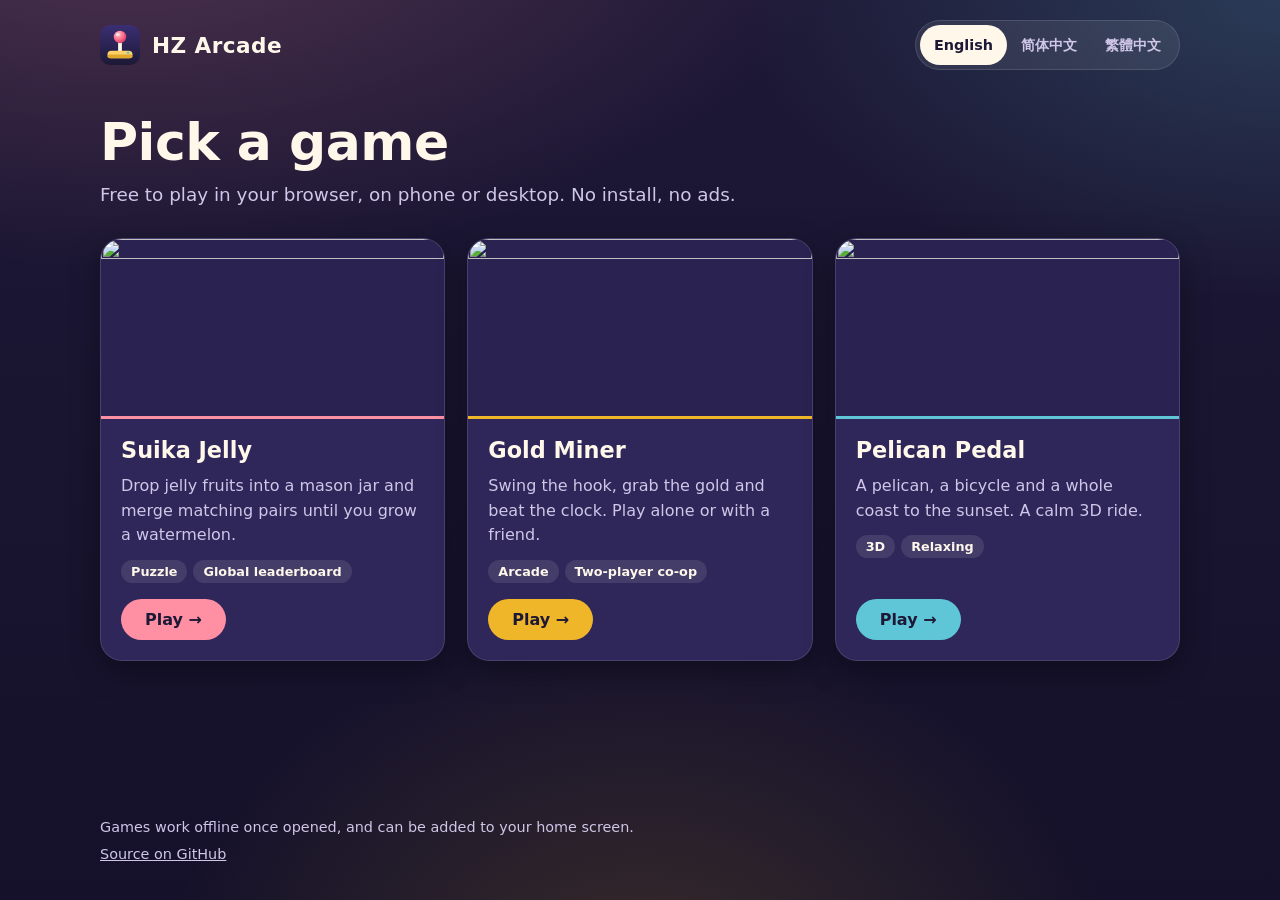
==== index.html @ fad1340c "Catalog page for arcade.hz.ax Lists Suika Jelly, Gold Miner and Pelican Pedal in English, Simplified" ====
<!doctype html>
<html lang="en">
  <head>
    <meta charset="utf-8" />
    <meta name="viewport" content="width=device-width, initial-scale=1, viewport-fit=cover" />
    <meta name="theme-color" content="#1d1836" />
    <meta name="color-scheme" content="dark" />
    <title>HZ Arcade · 小游戏厅</title>
    <meta name="description" content="Free browser games for phone and desktop: Suika Jelly, Gold Miner and Pelican Pedal. No install, no ads. English · 简体中文 · 繁體中文." />
    <link rel="canonical" href="https://arcade.hz.ax/" />
    <link rel="icon" href="/favicon.svg" type="image/svg+xml" />
    <link rel="apple-touch-icon" href="/apple-touch-icon.png" />

    <meta property="og:type" content="website" />
    <meta property="og:site_name" content="HZ Arcade" />
    <meta property="og:title" content="HZ Arcade" />
    <meta property="og:description" content="Free browser games for phone and desktop. No install, no ads." />
    <meta property="og:url" content="https://arcade.hz.ax/" />
    <meta property="og:image" content="https://arcade.hz.ax/cover.png" />
    <meta property="og:image:secure_url" content="https://arcade.hz.ax/cover.png" />
    <meta property="og:image:type" content="image/png" />
    <meta property="og:image:width" content="1200" />
    <meta property="og:image:height" content="630" />
    <meta property="og:image:alt" content="HZ Arcade: Suika Jelly, Gold Miner and Pelican Pedal" />
    <meta property="og:locale" content="en_US" />
    <meta property="og:locale:alternate" content="zh_CN" />
    <meta property="og:locale:alternate" content="zh_TW" />
    <meta name="twitter:card" content="summary_large_image" />
    <meta name="twitter:title" content="HZ Arcade" />
    <meta name="twitter:description" content="Free browser games for phone and desktop. No install, no ads." />
    <meta name="twitter:image" content="https://arcade.hz.ax/cover.png" />

    <link rel="stylesheet" href="/styles.css" />
  </head>
  <body>
    <header class="top">
      <a class="brand" href="/" aria-label="HZ Arcade">
        <img src="/favicon.svg" alt="" width="40" height="40" />
        <span>HZ Arcade</span>
      </a>
      <nav class="langs" aria-label="Language">
        <button type="button" data-lang="en" lang="en">English</button>
        <button type="button" data-lang="zh-CN" lang="zh-CN">简体中文</button>
        <button type="button" data-lang="zh-TW" lang="zh-TW">繁體中文</button>
      </nav>
    </header>

    <main>
      <section class="hero">
        <h1 data-i18n="hero.title">Pick a game</h1>
        <p data-i18n="hero.sub">Free to play in your browser, on phone or desktop. No install, no ads.</p>
      </section>

      <!-- One card per game. Covers are served by the games themselves, so they never go stale. -->
      <ul class="games">
        <li>
          <a class="card" href="/suika-jelly/" data-game="suika-jelly" style="--accent: #ff8fa3">
            <img class="cover" src="/suika-jelly/cover.png" alt="" width="1200" height="630" loading="eager" />
            <div class="body">
              <h2 data-i18n="suika.title">Suika Jelly</h2>
              <p data-i18n="suika.desc">Drop jelly fruits into a mason jar and merge matching pairs until you grow a watermelon.</p>
              <ul class="tags">
                <li data-i18n="tag.puzzle">Puzzle</li>
                <li data-i18n="tag.leaderboard">Global leaderboard</li>
              </ul>
              <span class="play" data-i18n="play">Play</span>
            </div>
          </a>
        </li>
        <li>
          <a class="card" href="/gold-miner/" data-game="gold-miner" style="--accent: #f0b62a">
            <img class="cover" src="/gold-miner/cover.png" alt="" width="1200" height="630" loading="eager" />
            <div class="body">
              <h2 data-i18n="gold.title">Gold Miner</h2>
              <p data-i18n="gold.desc">Swing the hook, grab the gold and beat the clock. Play alone or with a friend.</p>
              <ul class="tags">
                <li data-i18n="tag.arcade">Arcade</li>
                <li data-i18n="tag.coop">Two-player co-op</li>
              </ul>
              <span class="play" data-i18n="play">Play</span>
            </div>
          </a>
        </li>
        <li>
          <a class="card" href="/pelican-pedal/" data-game="pelican-pedal" style="--accent: #5fc6d8">
            <img class="cover" src="/pelican-pedal/cover.png" alt="" width="1200" height="630" loading="eager" />
            <div class="body">
              <h2 data-i18n="pelican.title">Pelican Pedal</h2>
              <p data-i18n="pelican.desc">A pelican, a bicycle and a whole coast to the sunset. A calm 3D ride.</p>
              <ul class="tags">
                <li data-i18n="tag.3d">3D</li>
                <li data-i18n="tag.relax">Relaxing</li>
              </ul>
              <span class="play" data-i18n="play">Play</span>
            </div>
          </a>
        </li>
      </ul>
    </main>

    <footer class="foot">
      <p data-i18n="foot.note">Games work offline once opened, and can be added to your home screen.</p>
      <p><a id="source" href="https://github.com/hz-arcade" rel="noopener" data-i18n="foot.source">Source on GitHub</a></p>
    </footer>

    <script src="/catalog.js"></script>
  </body>
</html>
---- styles.css ----
:root {
  --bg: #1d1836;
  --bg-2: #2a2250;
  --ink: #fff7ea;
  --ink-soft: #cfc6e8;
  --card: #2f2759;
  --line: rgba(255, 255, 255, 0.12);
  --glow: #ffd166;
  font-family: ui-rounded, 'SF Pro Rounded', 'Hiragino Maru Gothic ProN', 'PingFang SC', 'PingFang TC', 'Microsoft YaHei', 'Noto Sans CJK SC',
    system-ui, -apple-system, 'Segoe UI', Roboto, sans-serif;
}

* {
  box-sizing: border-box;
}

html {
  -webkit-text-size-adjust: 100%;
  background: #15112a;
}

body {
  margin: 0;
  min-height: 100vh;
  min-height: 100dvh;
  display: flex;
  flex-direction: column;
  color: var(--ink);
  background:
    radial-gradient(1200px 600px at 10% -10%, rgba(255, 143, 163, 0.22), transparent 60%),
    radial-gradient(900px 500px at 100% 0%, rgba(95, 198, 216, 0.2), transparent 60%),
    radial-gradient(800px 600px at 50% 110%, rgba(240, 182, 42, 0.16), transparent 60%),
    linear-gradient(180deg, var(--bg), #15112a);
  padding: env(safe-area-inset-top) env(safe-area-inset-right) env(safe-area-inset-bottom) env(safe-area-inset-left);
}

a {
  color: inherit;
}

.top {
  display: flex;
  flex-wrap: wrap;
  align-items: center;
  justify-content: space-between;
  gap: 12px 20px;
  width: min(1120px, 100%);
  margin: 0 auto;
  padding: 20px 20px 0;
}

.brand {
  display: inline-flex;
  align-items: center;
  gap: 12px;
  font-weight: 800;
  font-size: 1.35rem;
  letter-spacing: 0.02em;
  text-decoration: none;
}

.brand img {
  display: block;
  border-radius: 10px;
}

.langs {
  display: inline-flex;
  padding: 4px;
  border-radius: 999px;
  background: rgba(255, 255, 255, 0.08);
  border: 1px solid var(--line);
}

.langs button {
  appearance: none;
  border: 0;
  background: none;
  color: var(--ink-soft);
  font: inherit;
  font-size: 0.9rem;
  font-weight: 600;
  padding: 8px 14px;
  min-height: 40px;
  border-radius: 999px;
  cursor: pointer;
}

.langs button[aria-pressed='true'] {
  background: var(--ink);
  color: var(--bg);
}

main {
  flex: 1;
  width: min(1120px, 100%);
  margin: 0 auto;
  padding: 0 20px;
}

.hero {
  padding: 44px 0 28px;
}

.hero h1 {
  margin: 0 0 10px;
  font-size: clamp(2rem, 6vw, 3.25rem);
  line-height: 1.1;
  letter-spacing: -0.01em;
}

.hero p {
  margin: 0;
  max-width: 40em;
  color: var(--ink-soft);
  font-size: clamp(1rem, 2.4vw, 1.15rem);
  line-height: 1.55;
}

.games {
  list-style: none;
  margin: 0;
  padding: 0;
  display: grid;
  grid-template-columns: repeat(auto-fill, minmax(min(100%, 320px), 1fr));
  gap: 22px;
}

.games > li {
  display: flex;
}

.card {
  display: flex;
  flex-direction: column;
  width: 100%;
  overflow: hidden;
  text-decoration: none;
  border-radius: 22px;
  background: var(--card);
  border: 1px solid var(--line);
  box-shadow: 0 10px 30px rgba(0, 0, 0, 0.35);
  transition:
    transform 0.18s ease,
    box-shadow 0.18s ease,
    border-color 0.18s ease;
}

.cover {
  display: block;
  width: 100%;
  height: auto;
  aspect-ratio: 1200 / 630;
  object-fit: cover;
  background: var(--bg-2);
  border-bottom: 3px solid var(--accent, var(--glow));
}

.body {
  display: flex;
  flex-direction: column;
  flex: 1;
  gap: 10px;
  padding: 18px 20px 20px;
}

.card h2 {
  margin: 0;
  font-size: 1.4rem;
  line-height: 1.2;
}

.card p {
  margin: 0;
  color: var(--ink-soft);
  line-height: 1.55;
}

.tags {
  list-style: none;
  margin: 2px 0 6px;
  padding: 0;
  display: flex;
  flex-wrap: wrap;
  gap: 6px;
}

.tags li {
  font-size: 0.8rem;
  font-weight: 600;
  padding: 4px 10px;
  border-radius: 999px;
  color: var(--ink);
  background: rgba(255, 255, 255, 0.1);
}

.play {
  margin-top: auto;
  align-self: flex-start;
  padding: 11px 24px;
  border-radius: 999px;
  font-weight: 800;
  color: #1d1836;
  background: var(--accent, var(--glow));
}

.play::after {
  content: ' \2192';
}

@media (hover: hover) {
  .card:hover {
    transform: translateY(-4px);
    border-color: var(--accent, var(--glow));
    box-shadow: 0 18px 40px rgba(0, 0, 0, 0.45);
  }
}

.card:active {
  transform: scale(0.99);
}

.card:focus-visible,
.langs button:focus-visible,
.brand:focus-visible,
.foot a:focus-visible {
  outline: 3px solid var(--glow);
  outline-offset: 3px;
}

.foot {
  width: min(1120px, 100%);
  margin: 0 auto;
  padding: 40px 20px 28px;
  color: var(--ink-soft);
  font-size: 0.9rem;
  line-height: 1.5;
}

.foot p {
  margin: 0 0 6px;
}

/* 404 page */
.lost {
  padding: 72px 0 40px;
  text-align: center;
}

.lost .hero p {
  margin: 0 auto;
}

.lost .play {
  display: inline-block;
  margin-top: 26px;
  text-decoration: none;
}

@media (prefers-reduced-motion: reduce) {
  .card {
    transition: none;
  }
}
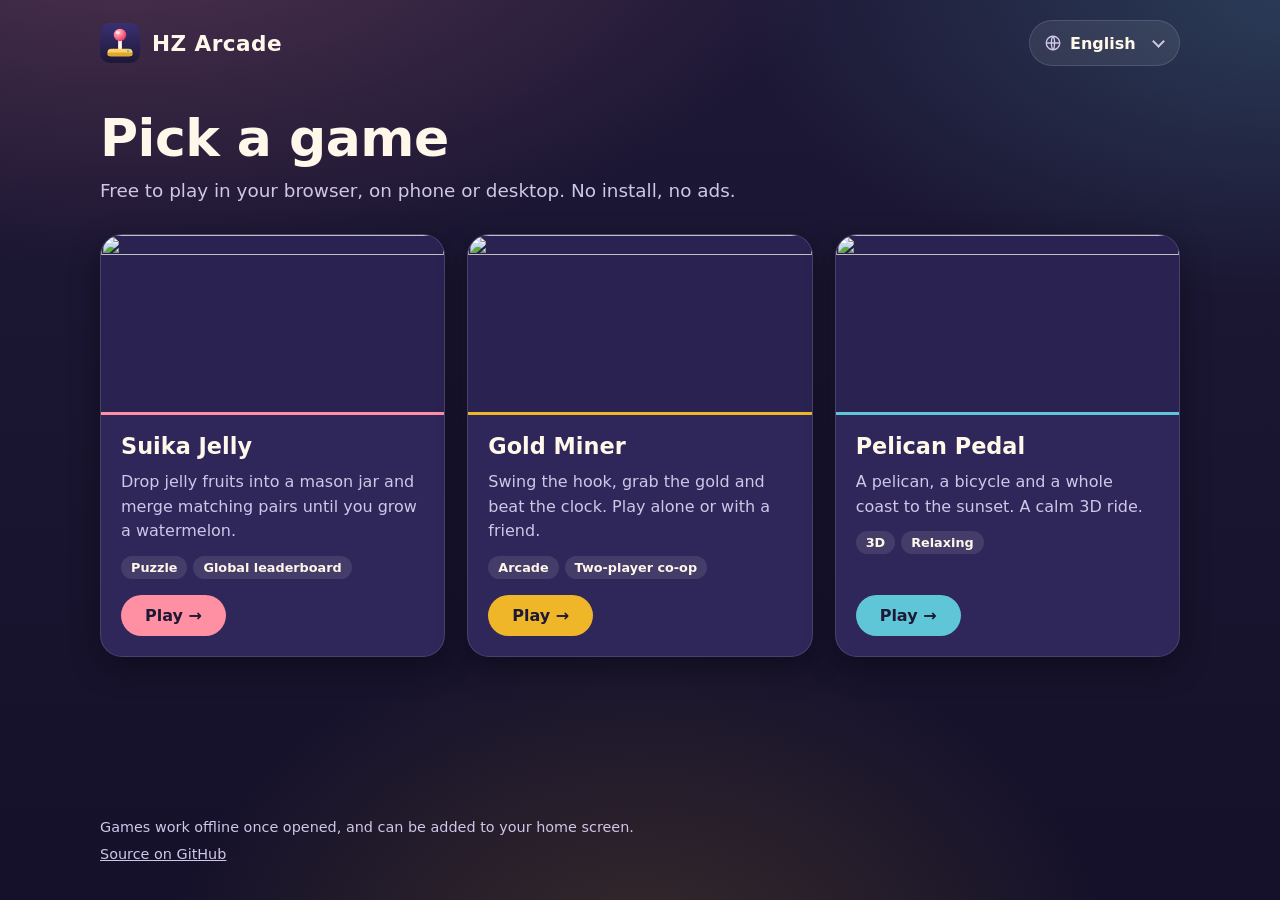
==== commit e8656265: "Language dropdown and Spanish on the catalog The language switch is now a dropdown, which leaves roo" ====
--- a/index.html
+++ b/index.html
@@ -25,6 +25,7 @@
     <meta property="og:locale" content="en_US" />
     <meta property="og:locale:alternate" content="zh_CN" />
     <meta property="og:locale:alternate" content="zh_TW" />
+    <meta property="og:locale:alternate" content="es_ES" />
     <meta name="twitter:card" content="summary_large_image" />
     <meta name="twitter:title" content="HZ Arcade" />
     <meta name="twitter:description" content="Free browser games for phone and desktop. No install, no ads." />
@@ -38,11 +39,20 @@
         <img src="/favicon.svg" alt="" width="40" height="40" />
         <span>HZ Arcade</span>
       </a>
-      <nav class="langs" aria-label="Language">
-        <button type="button" data-lang="en" lang="en">English</button>
-        <button type="button" data-lang="zh-CN" lang="zh-CN">简体中文</button>
-        <button type="button" data-lang="zh-TW" lang="zh-TW">繁體中文</button>
-      </nav>
+      <!-- Shown by catalog.js; without scripts the page stays in English. -->
+      <label class="lang" hidden>
+        <span class="sr-only" data-i18n="lang.label">Language</span>
+        <svg class="globe" viewBox="0 0 24 24" width="18" height="18" aria-hidden="true" fill="none" stroke="currentColor" stroke-width="1.8">
+          <circle cx="12" cy="12" r="9" />
+          <path d="M3 12h18M12 3c2.8 3 2.8 15 0 18M12 3c-2.8 3-2.8 15 0 18" />
+        </svg>
+        <select id="lang">
+          <option value="en" lang="en">English</option>
+          <option value="zh-CN" lang="zh-CN">简体中文</option>
+          <option value="zh-TW" lang="zh-TW">繁體中文</option>
+          <option value="es" lang="es">Español</option>
+        </select>
+      </label>
     </header>
 
     <main>
--- a/styles.css
+++ b/styles.css
@@ -64,31 +64,70 @@
   border-radius: 10px;
 }
 
-.langs {
+.lang {
+  position: relative;
   display: inline-flex;
-  padding: 4px;
+  align-items: center;
   border-radius: 999px;
+  color: var(--ink);
   background: rgba(255, 255, 255, 0.08);
   border: 1px solid var(--line);
 }
 
-.langs button {
+.lang[hidden] {
+  display: none;
+}
+
+.lang .globe {
+  position: absolute;
+  left: 14px;
+  pointer-events: none;
+  color: var(--ink-soft);
+}
+
+/* Arrow drawn in CSS, since the native one cannot be coloured. */
+.lang::after {
+  content: '';
+  position: absolute;
+  right: 16px;
+  width: 7px;
+  height: 7px;
+  margin-top: -4px;
+  border-right: 2px solid var(--ink-soft);
+  border-bottom: 2px solid var(--ink-soft);
+  transform: rotate(45deg);
+  pointer-events: none;
+}
+
+.lang select {
   appearance: none;
+  -webkit-appearance: none;
   border: 0;
+  border-radius: 999px;
   background: none;
-  color: var(--ink-soft);
+  color: inherit;
   font: inherit;
-  font-size: 0.9rem;
+  /* 16px keeps iOS from zooming in when the list opens. */
+  font-size: 1rem;
   font-weight: 600;
-  padding: 8px 14px;
-  min-height: 40px;
-  border-radius: 999px;
+  min-height: 44px;
+  padding: 8px 38px 8px 40px;
   cursor: pointer;
 }
 
-.langs button[aria-pressed='true'] {
-  background: var(--ink);
-  color: var(--bg);
+/* The open list is drawn by the system; give it readable colours where the browser honours them. */
+.lang option {
+  color: #1d1836;
+  background: #fff7ea;
+}
+
+.sr-only {
+  position: absolute;
+  width: 1px;
+  height: 1px;
+  overflow: hidden;
+  clip-path: inset(50%);
+  white-space: nowrap;
 }
 
 main {
@@ -221,7 +260,7 @@
 }
 
 .card:focus-visible,
-.langs button:focus-visible,
+.lang select:focus-visible,
 .brand:focus-visible,
 .foot a:focus-visible {
   outline: 3px solid var(--glow);
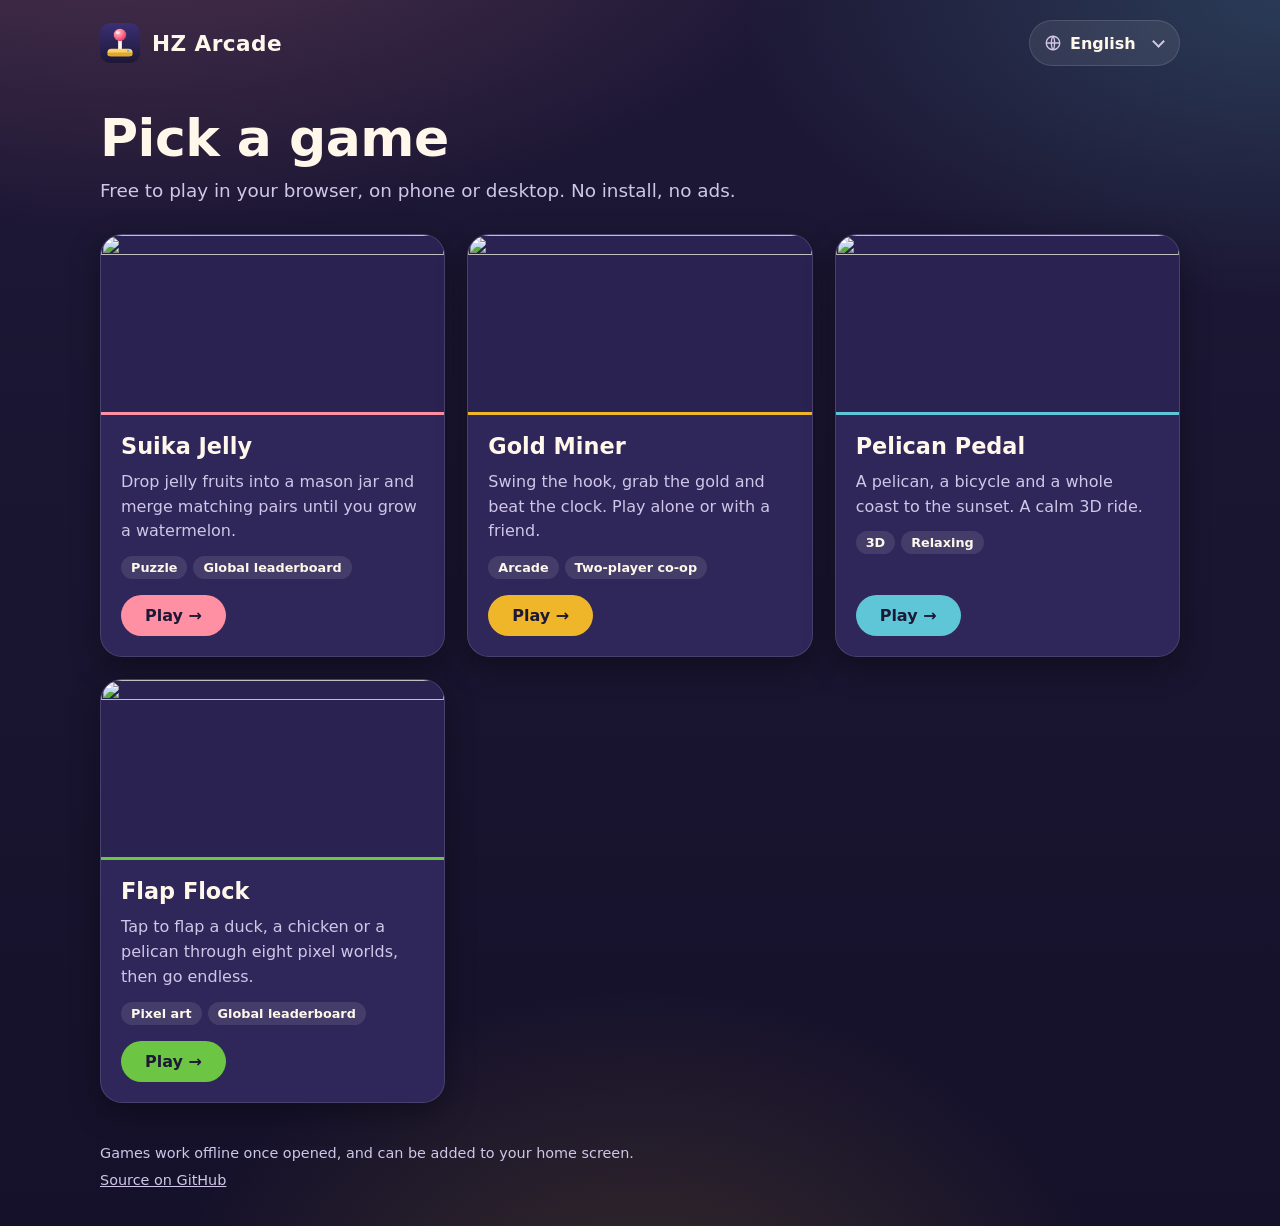
==== commit bd0b1c06: "Add Flap Flock to the catalog A fourth card with its texts in all four languages, and a new "Pixel a" ====
--- a/index.html
+++ b/index.html
@@ -6,7 +6,7 @@
     <meta name="theme-color" content="#1d1836" />
     <meta name="color-scheme" content="dark" />
     <title>HZ Arcade · 小游戏厅</title>
-    <meta name="description" content="Free browser games for phone and desktop: Suika Jelly, Gold Miner and Pelican Pedal. No install, no ads. English · 简体中文 · 繁體中文." />
+    <meta name="description" content="Free browser games for phone and desktop: Suika Jelly, Gold Miner, Pelican Pedal and Flap Flock. No install, no ads. English · 简体中文 · 繁體中文 · Español." />
     <link rel="canonical" href="https://arcade.hz.ax/" />
     <link rel="icon" href="/favicon.svg" type="image/svg+xml" />
     <link rel="apple-touch-icon" href="/apple-touch-icon.png" />
@@ -21,7 +21,7 @@
     <meta property="og:image:type" content="image/png" />
     <meta property="og:image:width" content="1200" />
     <meta property="og:image:height" content="630" />
-    <meta property="og:image:alt" content="HZ Arcade: Suika Jelly, Gold Miner and Pelican Pedal" />
+    <meta property="og:image:alt" content="HZ Arcade: Suika Jelly, Gold Miner, Pelican Pedal and Flap Flock" />
     <meta property="og:locale" content="en_US" />
     <meta property="og:locale:alternate" content="zh_CN" />
     <meta property="og:locale:alternate" content="zh_TW" />
@@ -105,6 +105,20 @@
             </div>
           </a>
         </li>
+        <li>
+          <a class="card" href="/flap-flock/" data-game="flap-flock" style="--accent: #6cc644">
+            <img class="cover" src="/flap-flock/cover.png" alt="" width="1200" height="630" loading="eager" />
+            <div class="body">
+              <h2 data-i18n="flock.title">Flap Flock</h2>
+              <p data-i18n="flock.desc">Tap to flap a duck, a chicken or a pelican through eight pixel worlds, then go endless.</p>
+              <ul class="tags">
+                <li data-i18n="tag.pixel">Pixel art</li>
+                <li data-i18n="tag.leaderboard">Global leaderboard</li>
+              </ul>
+              <span class="play" data-i18n="play">Play</span>
+            </div>
+          </a>
+        </li>
       </ul>
     </main>
 
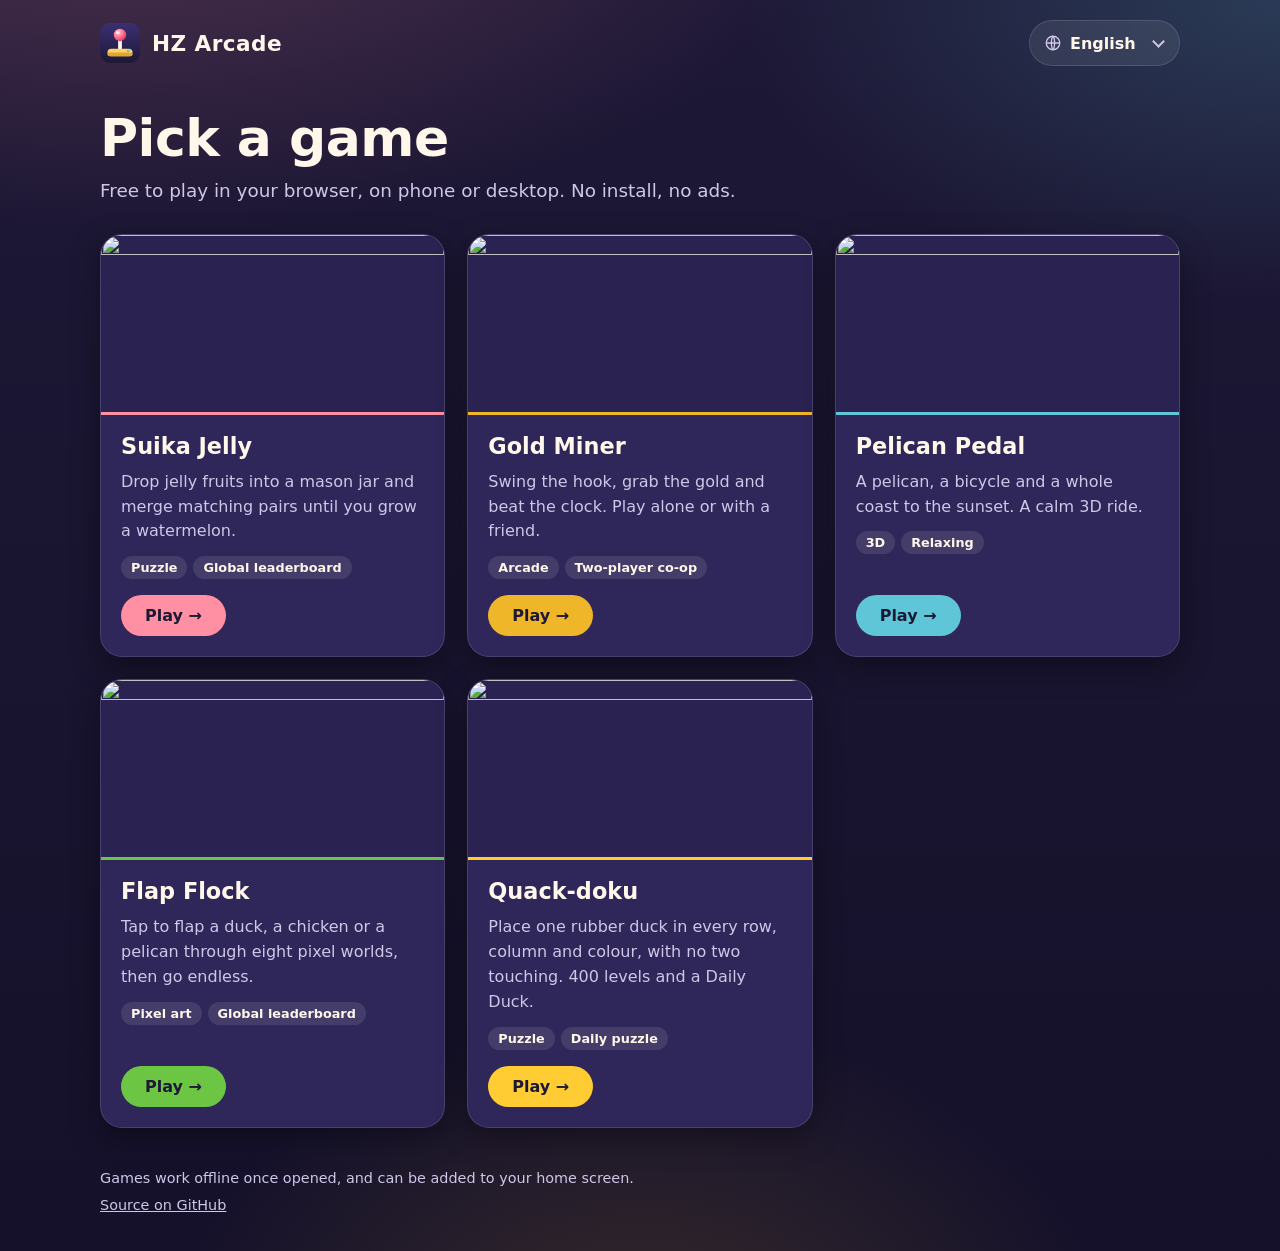
==== commit 724c4ffe: "Add Quack-doku to the catalog A card with its texts in all four languages, and the five-game cover. " ====
--- a/index.html
+++ b/index.html
@@ -6,7 +6,7 @@
     <meta name="theme-color" content="#1d1836" />
     <meta name="color-scheme" content="dark" />
     <title>HZ Arcade · 小游戏厅</title>
-    <meta name="description" content="Free browser games for phone and desktop: Suika Jelly, Gold Miner, Pelican Pedal and Flap Flock. No install, no ads. English · 简体中文 · 繁體中文 · Español." />
+    <meta name="description" content="Free browser games for phone and desktop: Suika Jelly, Gold Miner, Pelican Pedal, Flap Flock and Quack-doku. No install, no ads. English · 简体中文 · 繁體中文 · Español." />
     <link rel="canonical" href="https://arcade.hz.ax/" />
     <link rel="icon" href="/favicon.svg" type="image/svg+xml" />
     <link rel="apple-touch-icon" href="/apple-touch-icon.png" />
@@ -119,6 +119,20 @@
             </div>
           </a>
         </li>
+        <li>
+          <a class="card" href="/quack-doku/" data-game="quack-doku" style="--accent: #ffcc33">
+            <img class="cover" src="/quack-doku/cover.png" alt="" width="1200" height="630" loading="eager" />
+            <div class="body">
+              <h2 data-i18n="quack.title">Quack-doku</h2>
+              <p data-i18n="quack.desc">Place one rubber duck in every row, column and colour, with no two touching. 400 levels and a Daily Duck.</p>
+              <ul class="tags">
+                <li data-i18n="tag.puzzle">Puzzle</li>
+                <li data-i18n="tag.daily">Daily puzzle</li>
+              </ul>
+              <span class="play" data-i18n="play">Play</span>
+            </div>
+          </a>
+        </li>
       </ul>
     </main>
 
